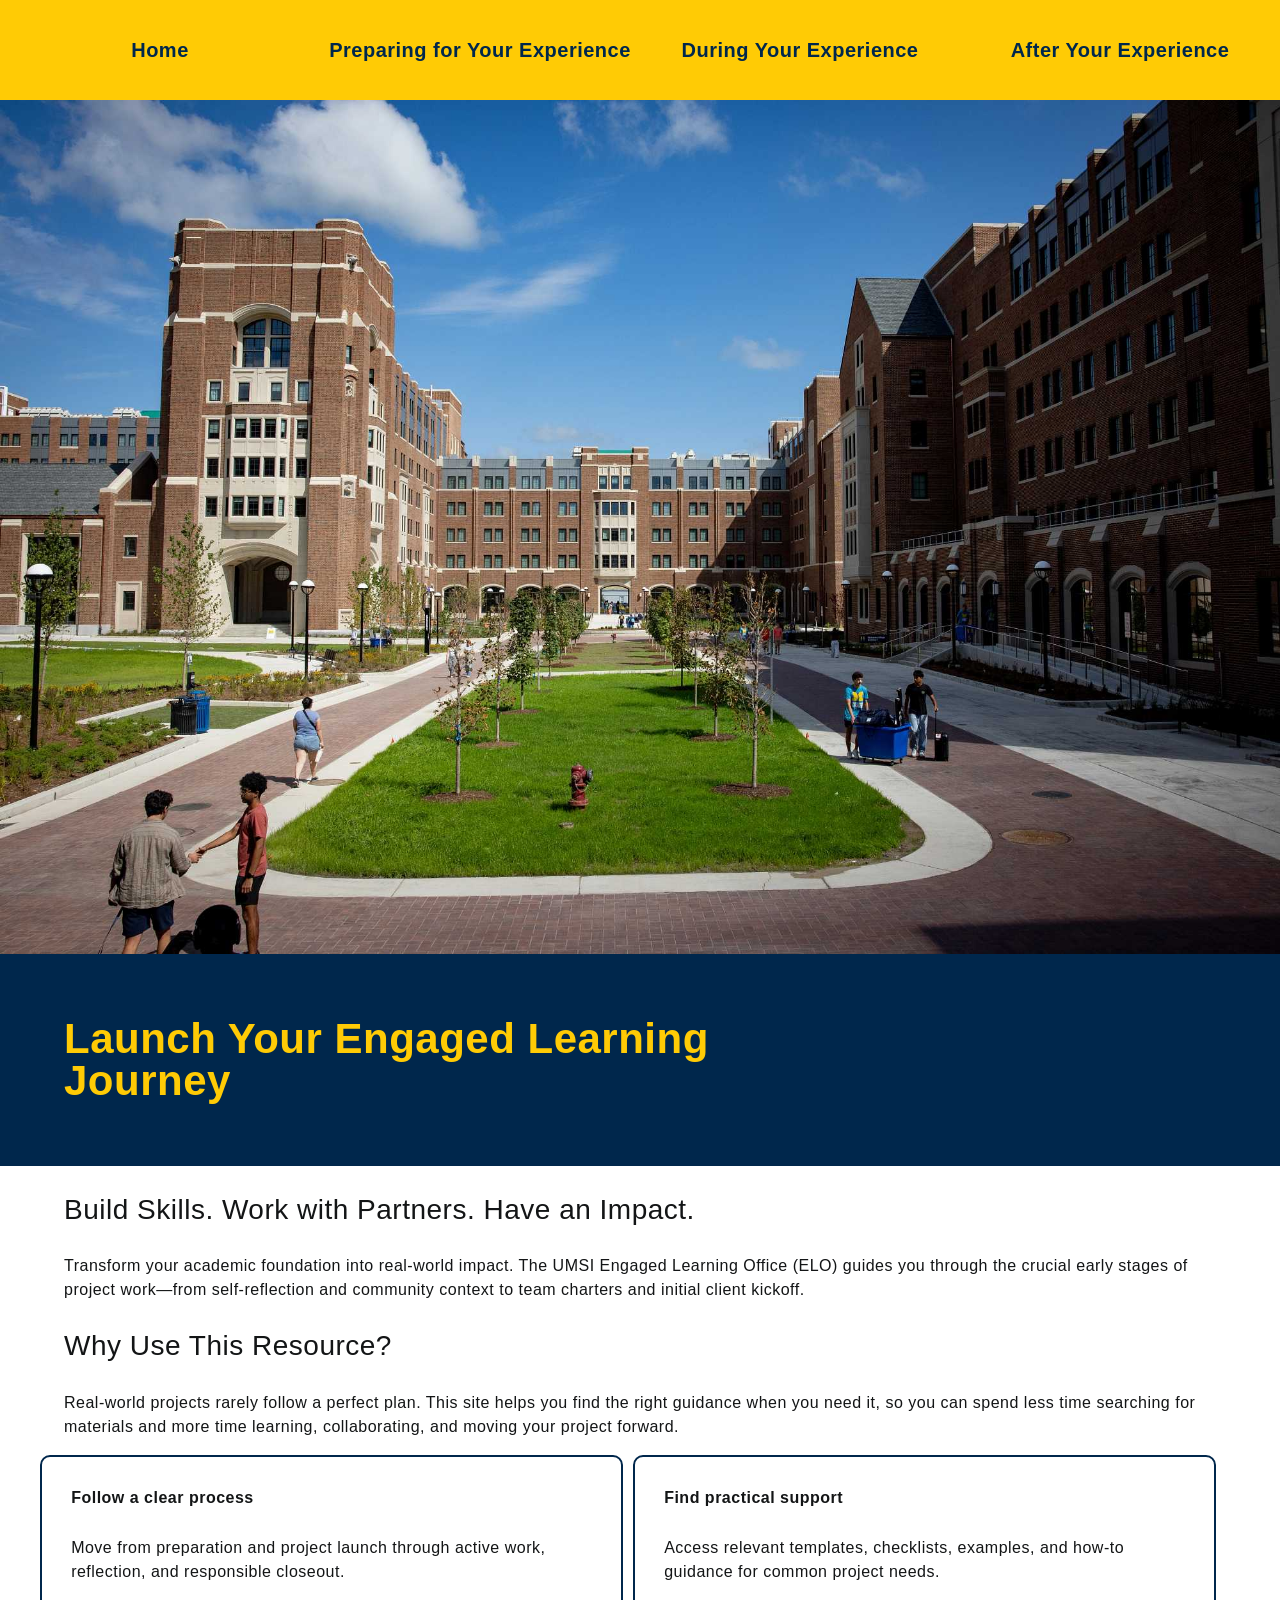
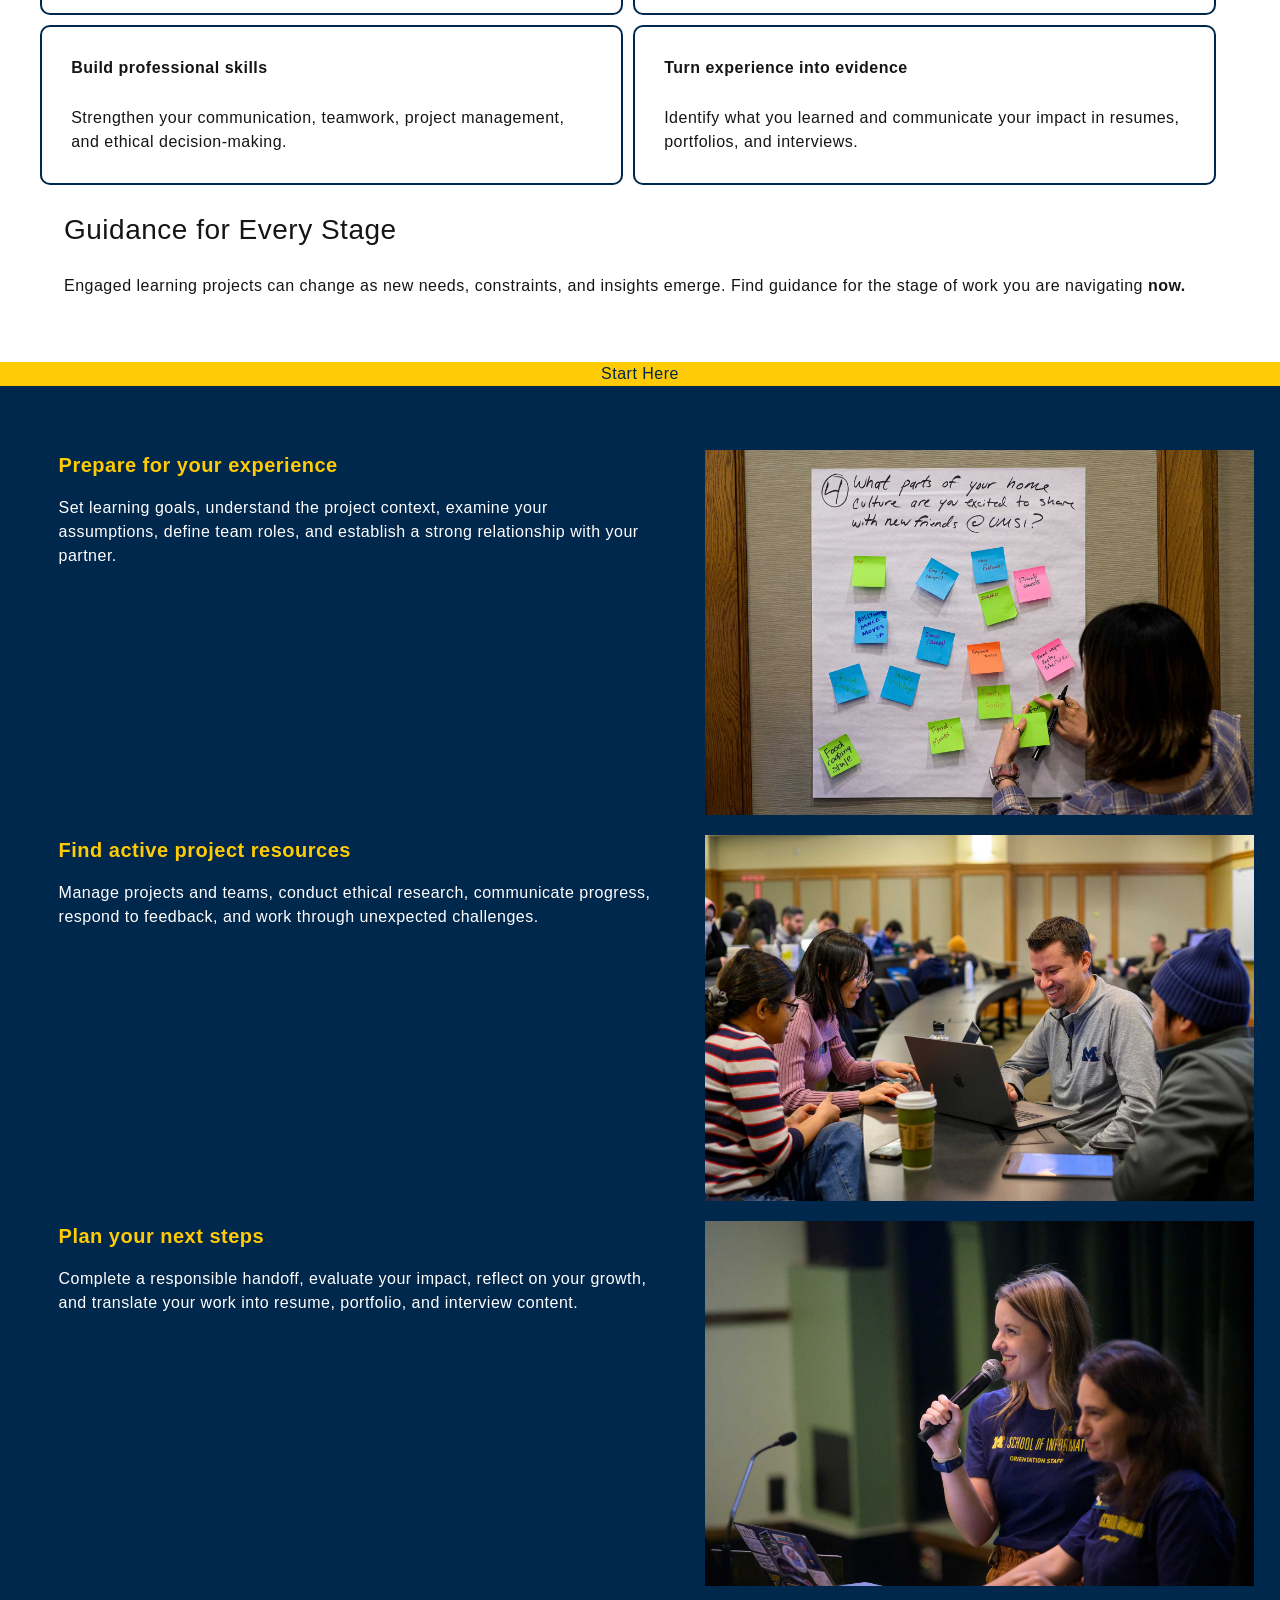
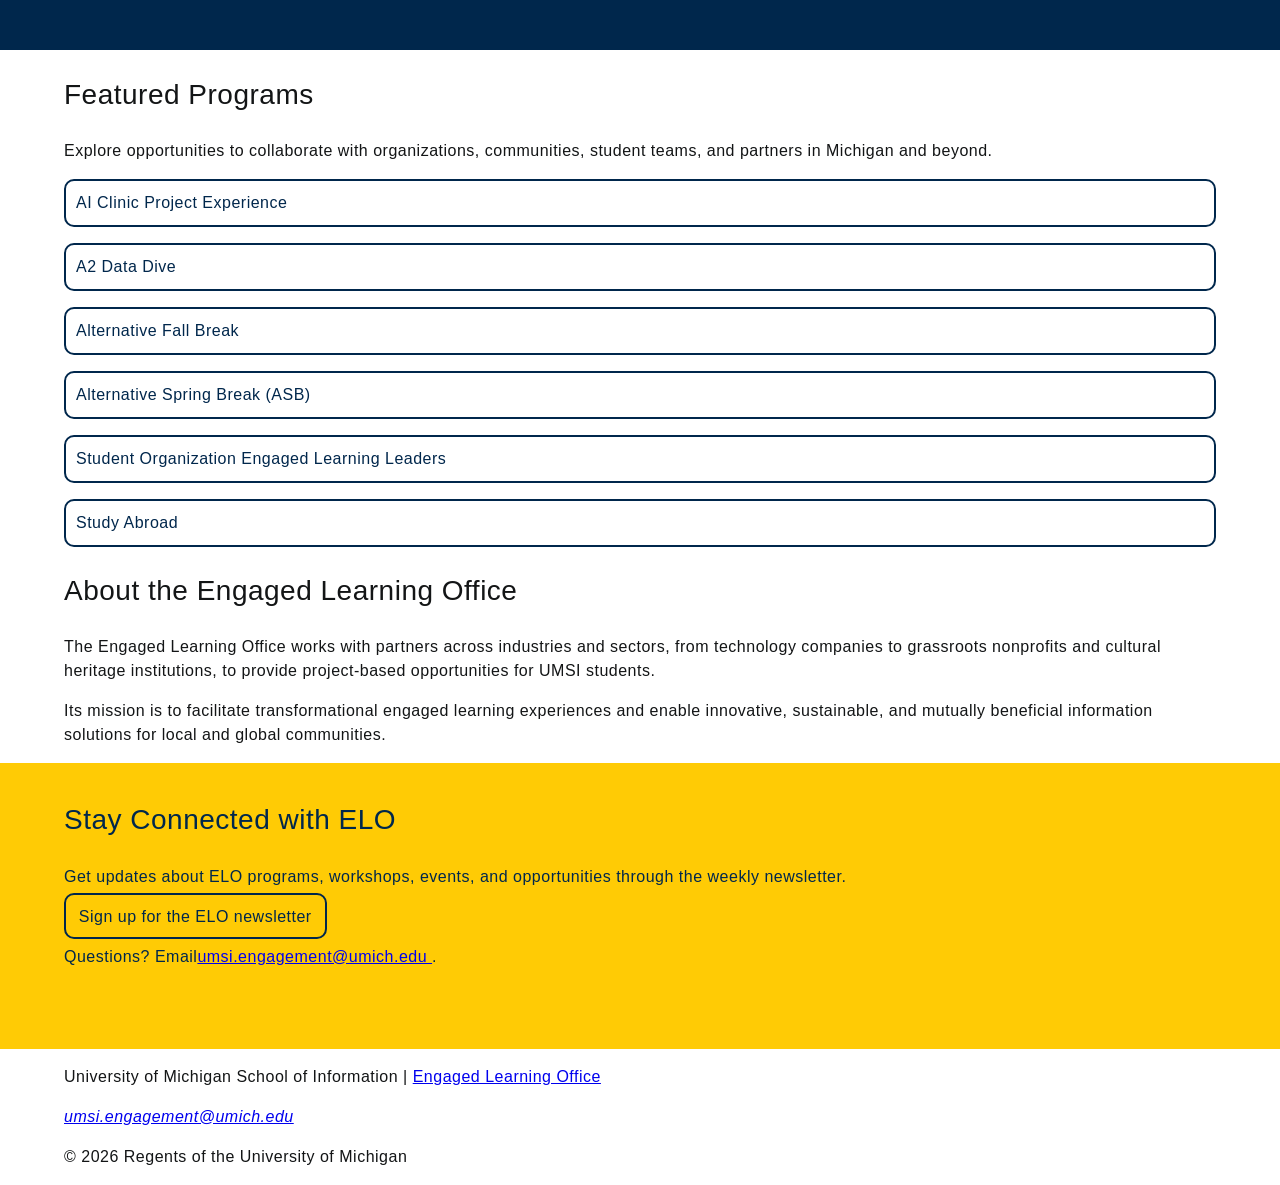
==== index.html @ 2eff274c "Add files via upload" ====
<!DOCTYPE html>
<html lang="en">
<head>
    <meta charset="UTF-8">
    <meta name="viewport" content="width=device-width, initial-scale=1.0">
    <title>Engaged Learning Resources | UMSI</title>
    <link rel="stylesheet" href="css/html5reset.css">
    <link rel="stylesheet" href="css/style.css">

</head>
<body>

    <header>
  <a href="#main" class="skip">Skip to Main Content</a>
            <nav>
            <ul>
                <li><a href = "index.html">Home</a></li>
                <li><a href = "prep.html">Preparing for Your Experience</a></li>
                <li><a href = "during.html">During Your Experience</a></li>
                <li><a href = "after.html">After Your Experience</a></li>
            </ul>
        </nav>
        <img src="images/OUD_WolVill-Movein_2026_0183.jpg" alt="wolverine village">
    <h1>Launch Your Engaged Learning Journey</h1>

    </header>
    <main id="main">
    <section>
      <h2>Build Skills. Work with Partners. Have an Impact.</h2>
      <p>
        Transform your academic foundation into real-world impact. The UMSI Engaged Learning Office (ELO) guides you through the
        crucial early stages of project work—from self-reflection and community context to team charters and initial client
        kickoff.
      </p>
    </section>

<section>
    <h2>Why Use This Resource?</h2>

    <p>Real-world projects rarely follow a perfect plan. This site helps you find the right guidance when you need it, so you can spend less time searching for materials and more time learning, collaborating, and moving your project forward.
    </p>
    <ul class="list">
        <li class="benefits"><strong>Follow a clear process</strong> Move from preparation and project launch through active work, reflection, and responsible closeout.</li>
        <li class="benefits"><strong>Find practical support</strong> Access relevant templates, checklists, examples, and how-to guidance for common project needs.</li>
        <li class="benefits"><strong>Build professional skills</strong> Strengthen your communication, teamwork, project management, and ethical decision-making.</li>
        <li class="benefits"><strong>Turn experience into evidence</strong> Identify what you learned and communicate your impact in resumes, portfolios, and interviews.</li>
    </ul>
</section>

 <section>
    <h2>Guidance for Every Stage</h2>
    <p>Engaged learning projects can change as new needs, constraints, and insights emerge. Find guidance for the stage of work you are navigating <strong>now.</strong></p>
    <h3 id="start">Start Here</h3>
    <div class="guide">
      <article>
      <a href="prep.html">Prepare for your experience</a>
      <p>Set learning goals, understand the project context, examine your assumptions, define team roles, and establish a strong relationship with your partner.</p>
      </article>
      <img src="images/UMSI_Orientation_082024_016.jpg" alt="prepare" id="prepare">

      <article>
        <a href="during.html">Find active project resources</a>
        <p>Manage projects and teams, conduct ethical research, communicate progress, respond to feedback, and work through unexpected challenges.</p>
      </article>
      <img src="images/UMSI_MHIClassroom_02202023_08.jpg" alt="during" id="during">

      <article>
        <a href="after.html">Plan your next steps</a>
        <p>Complete a responsible handoff, evaluate your impact, reflect on your growth, and translate your work into resume, portfolio, and interview content.</p>
      </article>
      <img src="images/UMSI_Orientation_082024_009.jpg" alt="after" id="after">
    </div>
  </section>

   <section>
    <h2>Featured Programs</h2>
    <p>Explore opportunities to collaborate with organizations, communities, student teams, and partners in Michigan and beyond.</p>
    <article><h3><a href="https://mcompass.umich.edu/_portal/tds-program-brochure?programid=12810">AI Clinic Project Experience<p class="description">Work with a team on an applied artificial intelligence project for a partner organization.</p></a></h3></article>

    <article><h3><a href="https://mcompass.umich.edu/_portal/tds-program-brochure?programid=12556">A2 Data Dive<p class="description">Use information and data skills to help address challenges identified by community organizations.</p></a></h3></article>

     <article><h3><a href="https://mcompass.umich.edu/_portal/tds-program-brochure?programid=11297">Alternative Fall Break<p class="description">Participate in a community-engaged learning experience during the University’s fall break.</p></a></h3></article>

    <article><h3><a href="https://mcompass.umich.edu/_portal/tds-program-brochure?programid=10621">Alternative Spring Break (ASB)<p class="description">Collaborate with communities and nonprofit organizations on information-related projects during
                spring break.</p></a></h3></article>

    <article><h3><a href="https://mcompass.umich.edu/_portal/tds-program-brochure?programid=12294">Student Organization Engaged Learning Leaders<p class="description">Develop leadership and project-management skills while supporting engaged learning through a UMSI
                student organization.</p></a></h3></article>

    <article><h3><a href="https://www.si.umich.edu/student-life/study-abroad">Study Abroad<p class="description">Build intercultural awareness and apply your learning in an international setting.</p></a></h3></article>
   </section>
  <section>
    <h2>About the Engaged Learning Office</h2>
    <p>The Engaged Learning Office works with partners across industries and sectors, from technology companies to grassroots nonprofits and cultural heritage institutions, to provide project-based opportunities for UMSI students.</p>
    <p>Its mission is to facilitate transformational engaged learning experiences and enable innovative, sustainable, and mutually beneficial information solutions for local and global communities.</p>
  </section>
  <aside>
    <h2>Stay Connected with ELO</h2>
    <p>Get updates about ELO programs, workshops, events, and opportunities through the weekly newsletter.</p>
    <div>
       <a href="https://umsi.info/elo-newsletter">Sign up for the ELO newsletter</a>
    </div>
    <p>Questions? Email<a href="mailto:umsi.engagement@umich.edu">umsi.engagement@umich.edu </a>.</p>
  </aside>


        <!-- Content taken & modified from UMGPT with the prompt, "Write me a webpage of intro content to help meet the following requirements - this is for the home page": and then pasted in the client objectives & project requirements"
        UMGPT. (2026). UMGPT ( GPT-5.6 Sol September 7th version) [Large language model]. -->
    </main>
    <footer>
        <p>University of Michigan School of Information | <a href="https://www.si.umich.edu/programs/engaged-learning/about-engaged-learning-office">Engaged Learning Office </a></p>
      <address>
        <a href="mailto:umsi.engagement@umich.edu">umsi.engagement@umich.edu</a>
      </address>
      <p>&copy; 2026 Regents of the University of Michigan</p>
    </footer>
</body>
</html>
---- css/style.css ----
body {
    font-family: "Gill Sans", "Gill Sans MT", Calibri, "Trebuchet MS", sans-serif;
    font-size: 16px;
    letter-spacing: 0.5px;
    line-height: 1.5;
    font-style: normal;
    font-weight: 100;
    color: #131516;
    margin: 0;
}

.skip {
    background-color: #FFFFFF;
    color: #00274C;
    padding: 8px;
    position: absolute;
    top: -1000px;
    border: 2px solid #00274C;
    text-decoration: none;
    border-radius: 10px;
}

.skip:focus {
    top: 0;
    left: 0;
    z-index: 100;
}

nav ul {
    list-style-type: none;
    margin: 0;
    padding: 0;
    display: grid;
    grid-template-columns: repeat(4, 1fr);
    grid-gap: 0px;
    place-items: stretch;
    text-align: center;
    overflow: auto;
    background-color: #FFCB05;
    color: #00274C;
    grid-template-rows: 100px 1fr;
}

nav li:hover {
    background-color: #00274C;
    color: #FFCB05;
}

nav a {
    height: 100%;
    display: flex;
    align-items: center;
    justify-content: center;
    color: inherit;
    text-decoration: none;
    font-weight: 700;
    font-size: 20px;
    line-height: 1;
}

header>img {
    max-width: 100%;
    height: auto;
    display: block;
}

h1 {
    font-size: 42px;
    font-weight: 700;
    line-height: 1;
    padding-top: 5%;
    padding-bottom: 5%;
    padding-right: 40%;
    padding-left: 5%;
    margin: 0;
    text-align: left;
    background-color: #00274C;
    color: #FFCB05
}

h2 {
    font-size: 28px;
    margin-left: 5%;
    margin-right: 5%;
}

p {
    margin-left: 5%;
    margin-right: 5%;
}

.list li strong {
    display: block;
    padding-bottom: 5%;
}

.list li {
    display: block;
    padding: 5%;
}

.list {
    list-style-type: none;
    display: grid;
    grid-template-columns: repeat(2, 1fr);
    grid-template-rows: repeat(2, 1fr);
    grid-gap: 10px;
    margin-right: 5%;
}

.benefits {
    background-color: #FFFFFF;
    border: 2px solid #00274C;
    border-radius: 10px;
}

.benefits:hover {
    background-color: #FFCB05;
    color: #00274C;
}

#start {
    background-color: #FFCB05;
    text-align: center;
    color: #00274C;
    margin-bottom: 0;
    margin-top: 5%;
}

article a {
    text-decoration: none;
}

.guide a {
    margin-left: 5%;
    margin-right: 5%;
    text-decoration: none;
    color: #FFCB05;
    font-weight: 700;
    font-size: 20px;
}

.guide {
    display: grid;
    grid-gap: 20px;
    padding: 2%;
    grid-template-rows: repeat(3, auto);
    grid-template-columns: repeat(2, auto);
    background-color: #00274C;
    color: #FFFFFF;
    padding-top: 5%;
    padding-bottom: 5%;
}

.guide img {
    display: block;
    width: 100%;
    height: auto;
}

h3 a {
    text-decoration: none;
    margin-left: 5%;
    color: #00274C;
    display: block;
    margin-right: 5%;
    border:#00274C 2px solid;
    padding: 10px;
    border-radius: 10px;
}

h3 a p {
    margin:0;
}

.description {
    position: absolute;
    top: -1000px;
}

h3 a:hover {
    background-color: #FFCB05;
    font-size: 16px;
    font-weight: 700;
}

article:hover .description {
    position:static;
}

aside {
    background-color:#FFCB05;
    color: #00274C;
    padding-top: 1%;
    padding-bottom: 5%;
}

aside div a {
    text-decoration: none;
    margin: 5%;
    color: #00274C;
    border:#00274C 2px solid;
    padding: 1%;
    border-radius: 10px;
}

aside div a:hover {
    background-color: #FFFFFF;
}

address a {
    margin: 5%;
}

section article h3 {
    margin-left: 0;
}

/* prep */

.prep_goal {
    display: grid;
    grid-template-columns: 1fr 1fr;
    grid-template-rows: repeat(4, auto);
    border-top: #00274C 1px solid;
    padding-top:5%;
    padding-bottom: 5%;
    margin-right: 5%;
}

.question {
    list-style-type: square;
    display:grid;
    grid-template-rows: repeat(7, auto);
    grid-template-columns: repeat(2, auto);
    gap: 5px;
}

#mhi, #AR, #UX, #student-design, #lwb, #sign {
    max-width: 100%;
    height: auto;
    display: block;
}

.consider {
    background-color: #FFCB05;
    color: #00274C;
    padding-top: 5%;
    padding-bottom: 5%;
}

.prep_h3 {
    margin-left: 5%;
}

.resource-list {
    display: grid;
    list-style-type: none;
    grid-template-columns: 1fr 1fr;
    gap: 20px;
    border-top: #00274C 1px solid;
    border-bottom: #00274C 1px solid;
    padding: 24px 0;
    margin-left: 5%;
    margin-right: 5%;
    margin-bottom: 0;
}

.resource-list li {
    padding: 20px;
    border: 2px solid #00274C;
    border-radius: 10px;
}

.resource-list a {
    color: #00274C;
    font-weight: 700;
    text-decoration: underline;
}

.resource-list li:hover {
    background-color: #FFCB05;
}

.phase_2 {
    background-color: #00274C;
    color: #FFCB05;
    padding-top: 5%;
    padding-bottom: 5%;
    margin-top: 5%;
}

.approach {
    background-color: #00274C;
    color: #FFCB05;
    padding-top: 5%;
    padding-bottom: 5%;
}

.phase_1 {
    background-color: #FFCB05;
    color: #00274C;
    padding-top: 5%;
    padding-bottom: 5%;
}

.build_trust {
    background-color: #FFCB05;
    color: #00274C;
    padding-top: 5%;
    padding-bottom: 5%;
}

/* During page */
.during-page .during-intro {
    padding-top: 2%;
    padding-bottom: 3%;
}
.during-page .during-phase {
    background-color: #FFCB05;
    color: #00274C;
    padding-top: 5%;
    padding-bottom: 5%;
}
.during-page .during-goals, .during-page .during-process, .during-page .during-resources {
    padding-top: 3%;
    padding-bottom: 3%;
}
.during-page article h3 {
    margin-left: 5%;
    margin-right: 5%;
    font-size: 22px;
    font-weight: 700;
}
.during-page .during-goals ul {
    list-style-type: none;
    margin-left: 5%;
    margin-right: 5%;
    padding: 0;
}
.during-page .during-goals li {
    display: grid;
    grid-template-columns: 1fr 1fr;
    gap: 20px;
    border-top: 1px solid #00274C;
    padding-top: 24px;
    padding-bottom: 24px;
}
.during-page .during-goals strong {
    color: #00274C;
    font-weight: 700;
}
.during-page .during-process ol {
    margin-left: 5%;
    margin-right: 5%;
    padding-left: 24px;
}
.during-page .during-process li {
    padding: 16px 12px;
    border-bottom: 1px solid #00274C;
}

.during-page .during-challenges {
    background-color: #00274C;
    color: #FFCB05;
    padding-top: 5%;
    padding-bottom: 5%;
}
.during-page .during-questions {
    background-color: #FFCB05;
    color: #00274C;
    padding-top: 5%;
    padding-bottom: 5%;
}
.during-page .during-questions ul {
    display: grid;
    grid-template-columns: 1fr 1fr;
    gap: 20px;
    list-style-type: square;
    margin-left: 5%;
    margin-right: 5%;
    padding-left: 20px;
}
.during-page .during-resources ul {
    display: grid;
    grid-template-columns: 1fr 1fr;
    gap: 20px;
    list-style-type: none;
    margin-left: 5%;
    margin-right: 5%;
    padding: 24px 0;
    border-top: 1px solid #00274C;
    border-bottom: 1px solid #00274C;
}
.during-page .during-resources li {
    padding: 20px;
    border: 2px solid #00274C;
    border-radius: 10px;
}
.during-page .during-resources a {
    color: #00274C;
    font-weight: 700;
    text-decoration: underline;
}
.during-page .during-resources li:hover {
    background-color: #FFCB05;
}
.during-page .during-image {
    display: block;
    width: 100%;
    height: auto;
}
.during-page .during-next {
    padding-top: 3%;
    padding-bottom: 3%;
}
.during-page .during-next div {
    margin: 24px 5%;
}
.during-page .during-next div a {
    display: block;
    margin: 0;
    padding: 16px;
    font-weight: 700;
}


/* After */
.after .close_project,
.after .career {
    padding-top: 5%;
    padding-bottom: 5%;
}
.after article h3 {
    margin-left: 5%;
    margin-right: 5%;
    font-size: 22px;
    font-weight: 700;
}
.after .close_goal, .after .handoff, .after .close_resource, .after .portfolio, .after .career_resource {
    padding-top: 2%;
    padding-bottom: 2%;
}
.after .close_goal ul {
    list-style-type: none;
    margin-left: 5%;
    margin-right: 5%;
    padding: 0;
}
.after .close_goal li {
    display: grid;
    grid-template-columns: 1fr 1fr;
    gap: 20px;
    padding-top: 24px;
    padding-bottom: 24px;
    border-top: 1px solid #00274C;
}
.after .close_goal strong {
    font-weight: 700;
}
.after .handoff ol, .after .portfolio ol {
    margin-left: 5%;
    margin-right: 5%;
    padding-left: 24px;
}
.after .handoff li, .after .portfolio li {
    padding: 16px 12px;
    border-bottom: 1px solid #00274C;
}

.after .reflect {
    background-color: #FFCB05;
    color: #00274C;
    padding-top: 5%;
    padding-bottom: 5%;
}
.after .after_question {
    padding-top: 2%;
    padding-bottom: 2%;
}
.after .after_question ul {
    display: grid;
    grid-template-columns: 1fr 1fr;
    gap: 20px;
    list-style-type: square;
    margin-left: 5%;
    margin-right: 5%;
    padding-left: 20px;
}
.after .impact {
    padding-top: 2%;
}
.after .skills {
    background-color: #00274C;
    color: #FFCB05;
    padding-top: 5%;
    padding-bottom: 5%;
}
.after .connections {
    background-color: #FFCB05;
    color: #00274C;
    padding-top: 5%;
    padding-bottom: 5%;
}
.after .close_resource ul, .after .career_resource ul {
    display: grid;
    grid-template-columns: 1fr 1fr;
    gap: 20px;
    list-style-type: none;
    margin-left: 5%;
    margin-right: 5%;
    padding: 24px 0;
}
.after .close_resource li, .after .career_resource li {
    padding: 20px;
    border: 2px solid #00274C;
    border-radius: 10px;
}
.after .close_resource a, .after .career_resource a {
    color: #00274C;
    font-weight: 700;
    text-decoration: underline;
}
.after .close_resource li:hover, .after .career_resource li:hover {
    background-color: #FFCB05;
}
.after .after_img {
    display: block;
    width: 100%;
    height: auto;
}
.after aside {
    padding-top: 3%;
    padding-bottom: 3%;
}
.after aside a {
    color: #00274C;
}
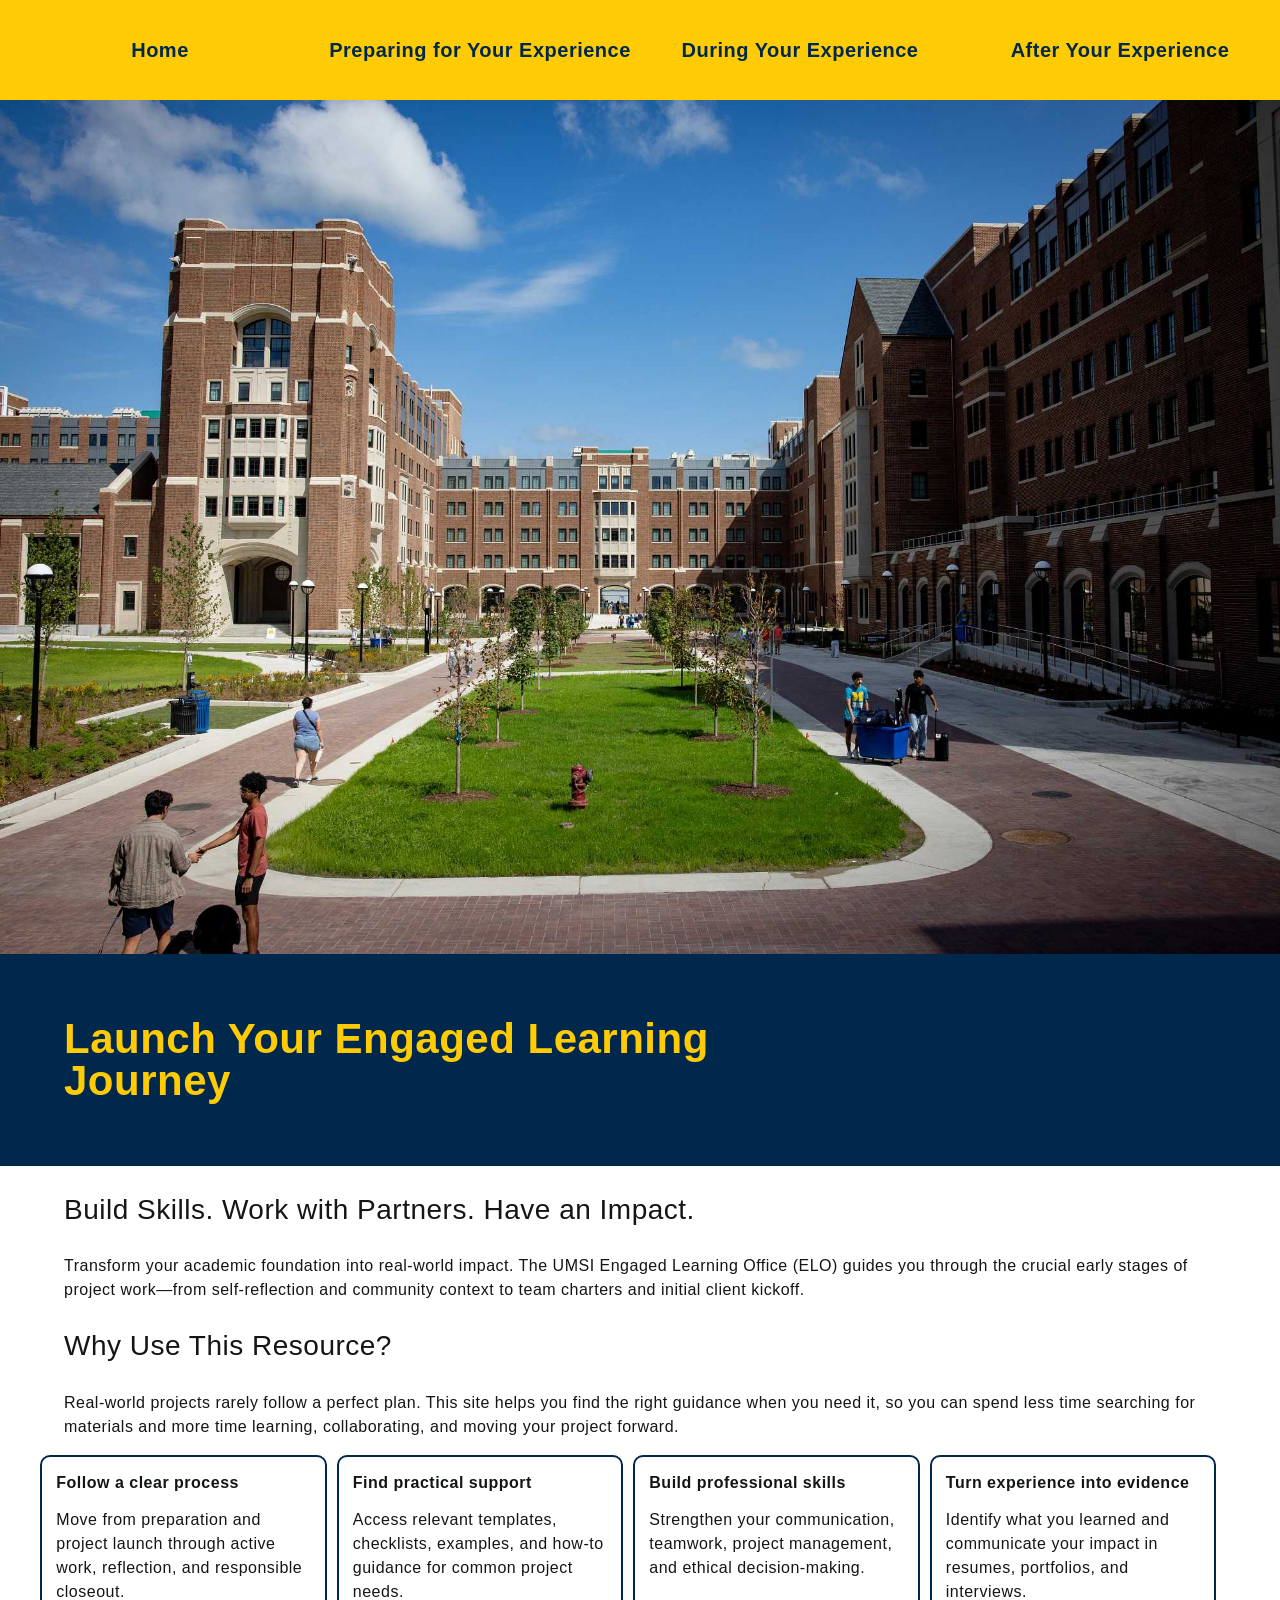
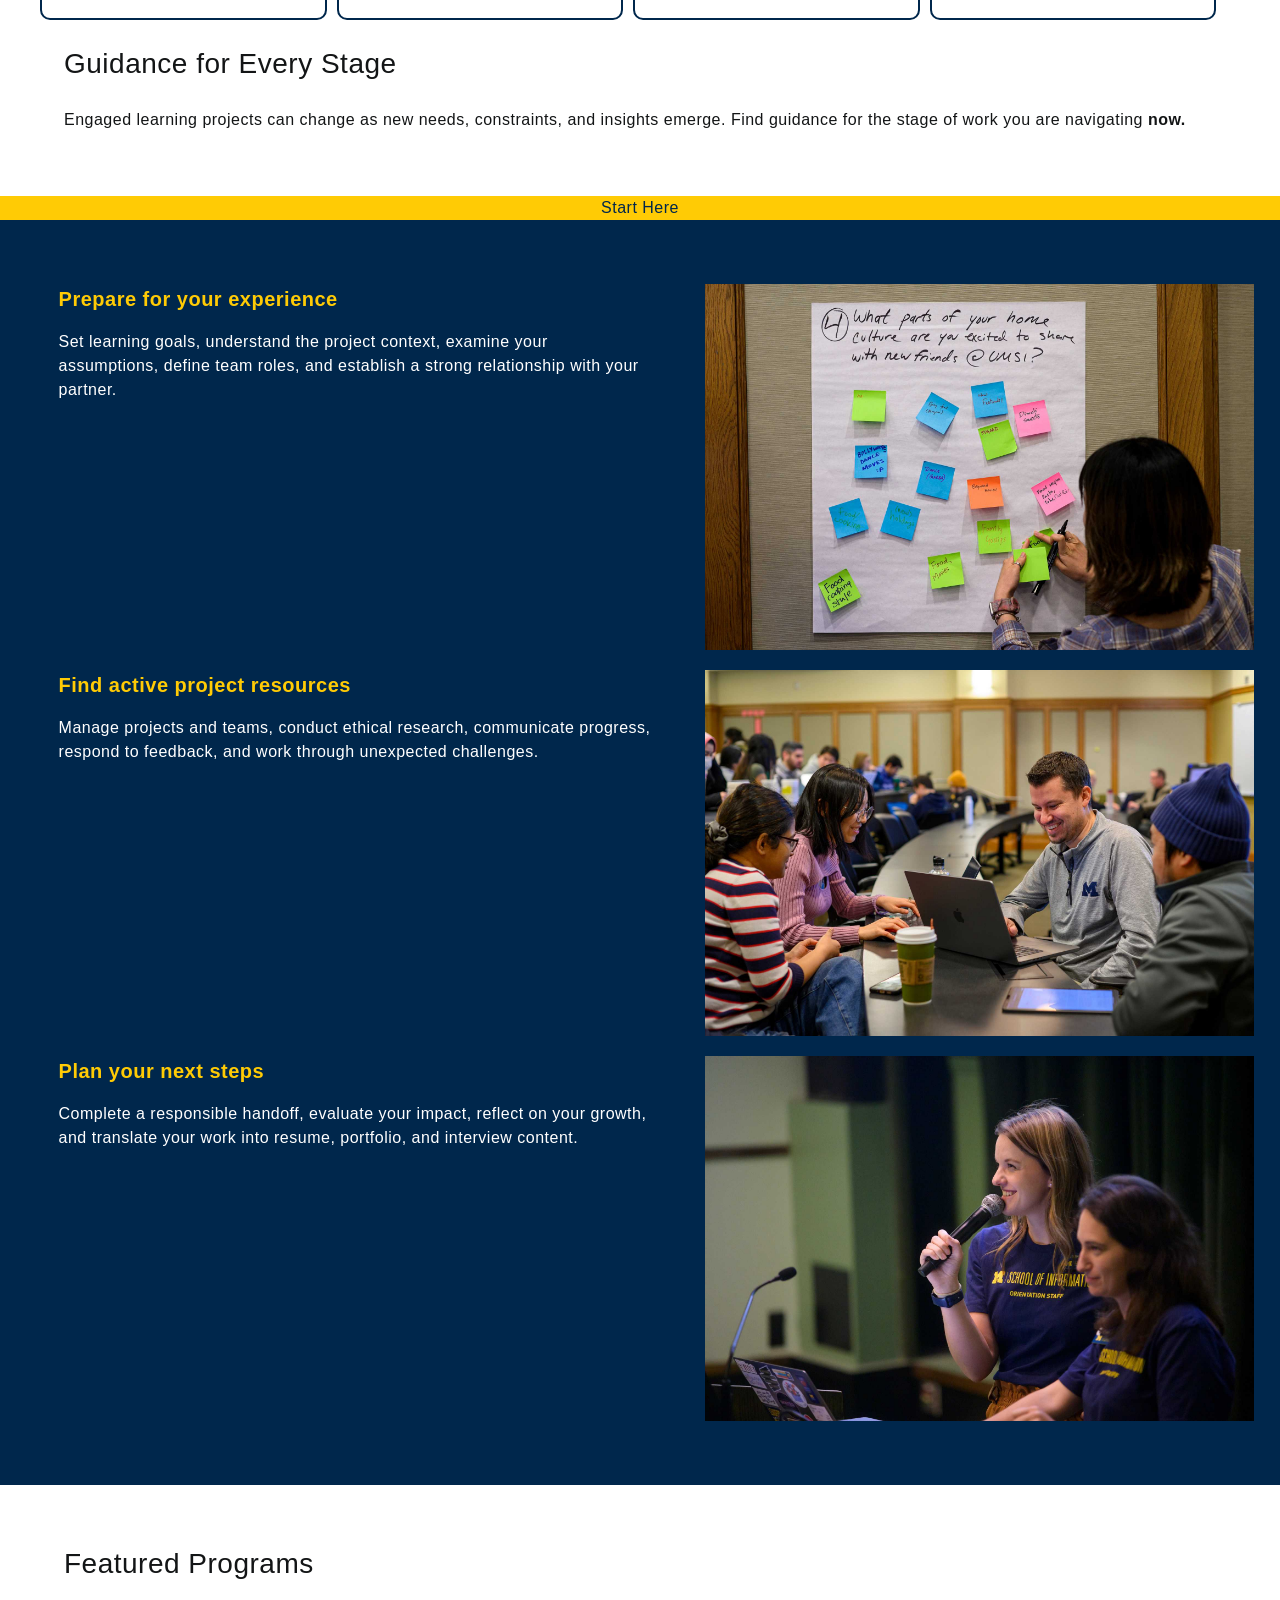
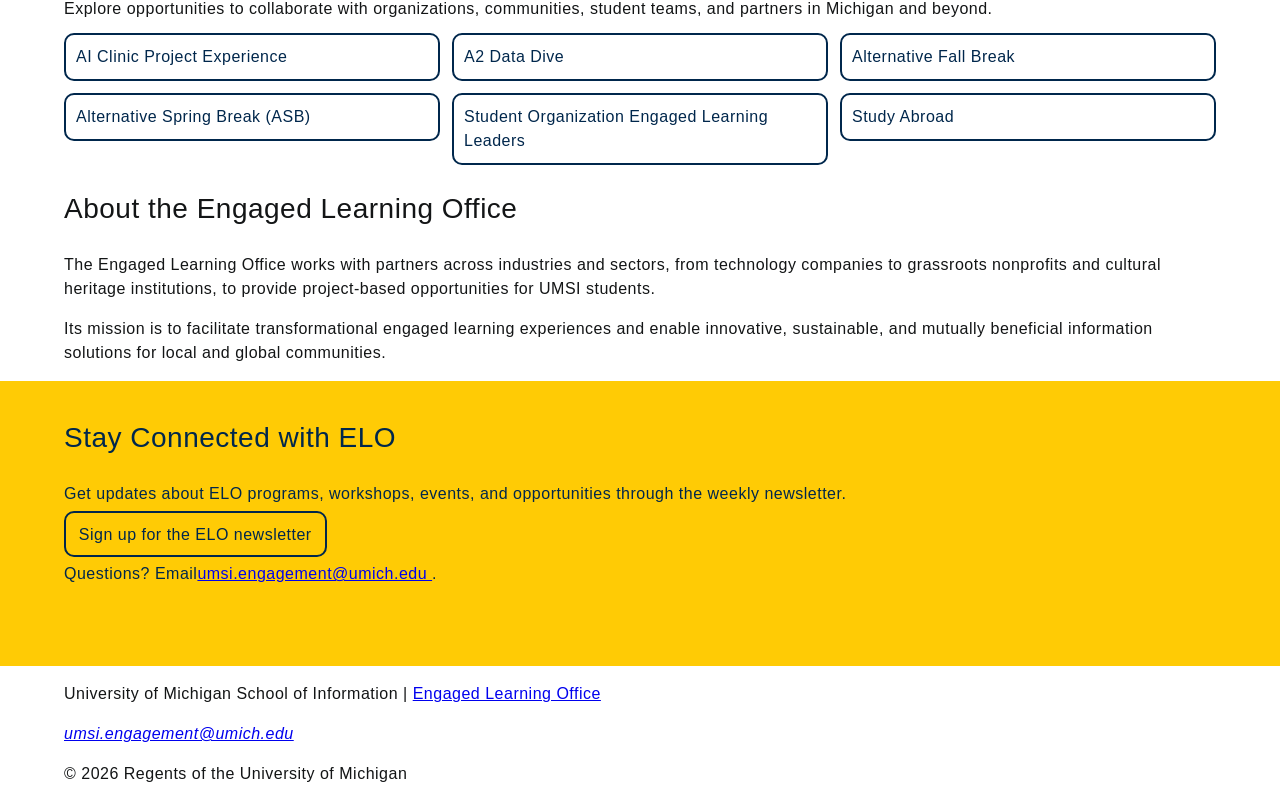
==== commit 061b8945: "Add files via upload" ====
--- a/index.html
+++ b/index.html
@@ -7,6 +7,7 @@
     <link rel="stylesheet" href="css/html5reset.css">
     <link rel="stylesheet" href="css/style.css">
 
+    <script src="js/footer-year.js" defer></script>
 </head>
 <body>
 
@@ -72,7 +73,7 @@
     </div>
   </section>
 
-   <section>
+   <section class="featured-programs">
     <h2>Featured Programs</h2>
     <p>Explore opportunities to collaborate with organizations, communities, student teams, and partners in Michigan and beyond.</p>
     <article><h3><a href="https://mcompass.umich.edu/_portal/tds-program-brochure?programid=12810">AI Clinic Project Experience<p class="description">Work with a team on an applied artificial intelligence project for a partner organization.</p></a></h3></article>
@@ -112,7 +113,7 @@
       <address>
         <a href="mailto:umsi.engagement@umich.edu">umsi.engagement@umich.edu</a>
       </address>
-      <p>&copy; 2026 Regents of the University of Michigan</p>
+      <p>&copy; <span id="footer-year"></span> Regents of the University of Michigan</p>
     </footer>
 </body>
 </html>
--- a/css/style.css
+++ b/css/style.css
@@ -536,3 +536,66 @@
 .after aside a {
     color: #00274C;
 }
+
+@media only screen and (min-width: 768px) {
+    .list {
+        grid-template-columns: repeat(3, 1fr);
+    }
+    .list > :nth-child(even) {
+        grid-column: span 2;
+    }
+    .featured-programs {
+        display: grid;
+        grid-template-columns: 1fr 1fr;
+        padding-left: 5%;
+        padding-right: 5%;
+        gap: 12px;
+    }
+    
+    .featured-programs>h2, .featured-programs>p {
+        grid-column: span 2;
+        margin: 0;
+    }
+
+    .featured-programs>h2 {
+        margin-top: 5%;
+    }
+
+    .featured-programs h3, .featured-programs h3 a {
+        margin: 0;
+    }
+}
+
+@media only screen and (min-width: 1024px) {
+    .list {
+        grid-template-columns: repeat(4, 1fr);
+    }
+    .list > :nth-child(even), .list > :nth-child(odd) {
+        grid-column: span 1;
+        grid-row: span 2;
+    }
+    .featured-programs {
+        grid-template-columns: repeat(3, 1fr);
+    }
+    .featured-programs>h2, .featured-programs>p {
+        grid-column: span 3;
+    }
+    .resource-list {
+        grid-template-columns: 1fr 1fr 1fr 1fr 1fr 1fr 1fr 1fr;
+    }
+    .resource-list > :nth-child(even) {
+        grid-column: span 3;
+    }
+    .resource-list> :nth-child(odd) {
+        grid-column: span 2;
+    }
+    .during-page .during-resources ul {
+        grid-template-columns: 1fr 1fr 1fr;
+    }
+    .after .close_resource ul {
+        grid-template-columns: 1fr 1fr 1fr;
+    }
+    .after .close_resource ul, .after .career_resource ul {
+        grid-template-columns: 1fr 1fr 1fr;
+    }
+}
